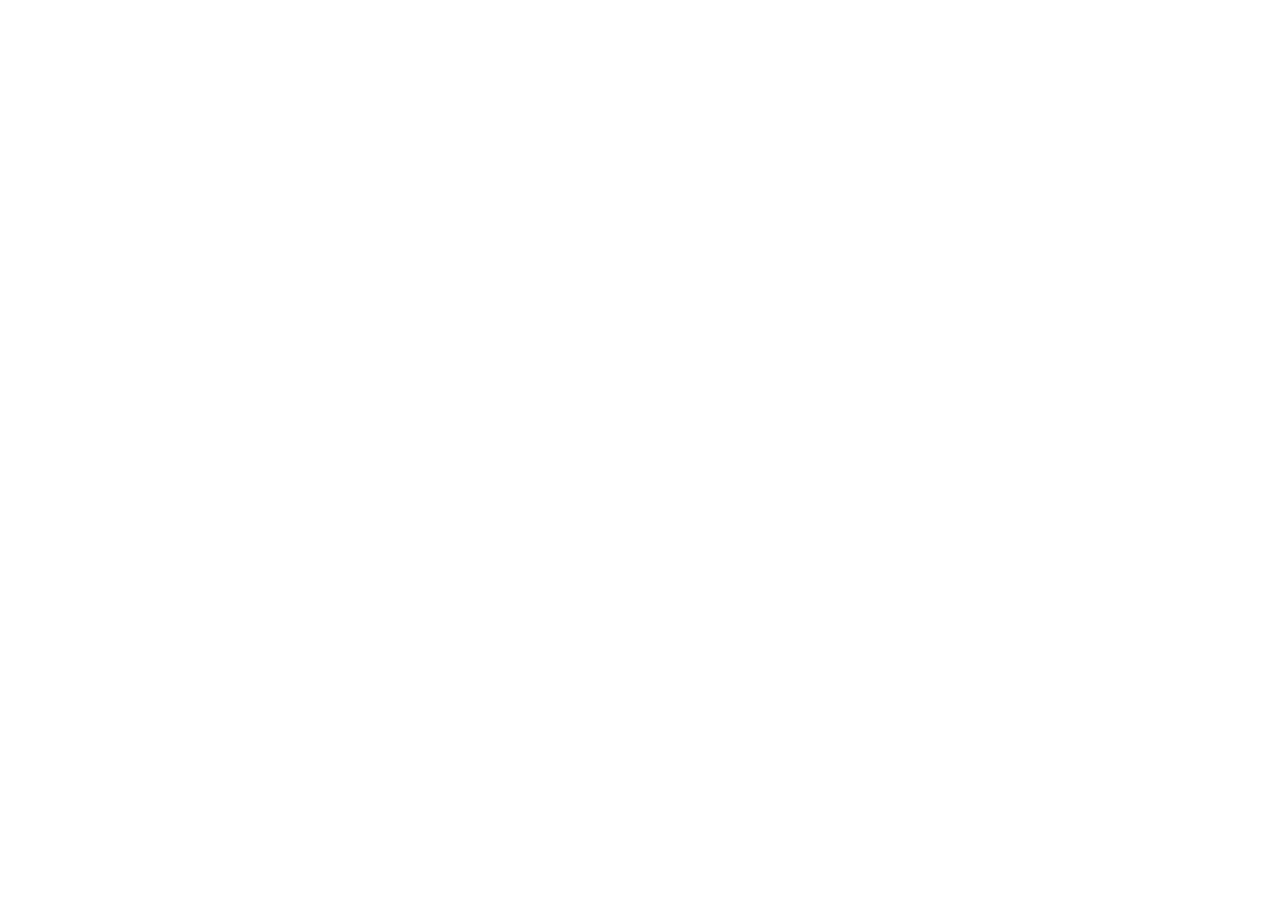
==== exercicio1/index.html @ 16e1f16a "chore: Configurando e estruturando pastas do projeto" ====
<!DOCTYPE html>
<html lang="pt-bt">
<head>
    <meta charset="UTF-8">
    <meta name="viewport" content="width=device-width, initial-scale=1.0">
    <link rel="stylesheet" href="reset.css">
    <link rel="stylesheet" href="style.css">
    <title>Exercício 1 - Front End</title>
</head>
<body>
    
</body>
</html>
---- exercicio1/style.css ----
/* Aula dia 15/9 */
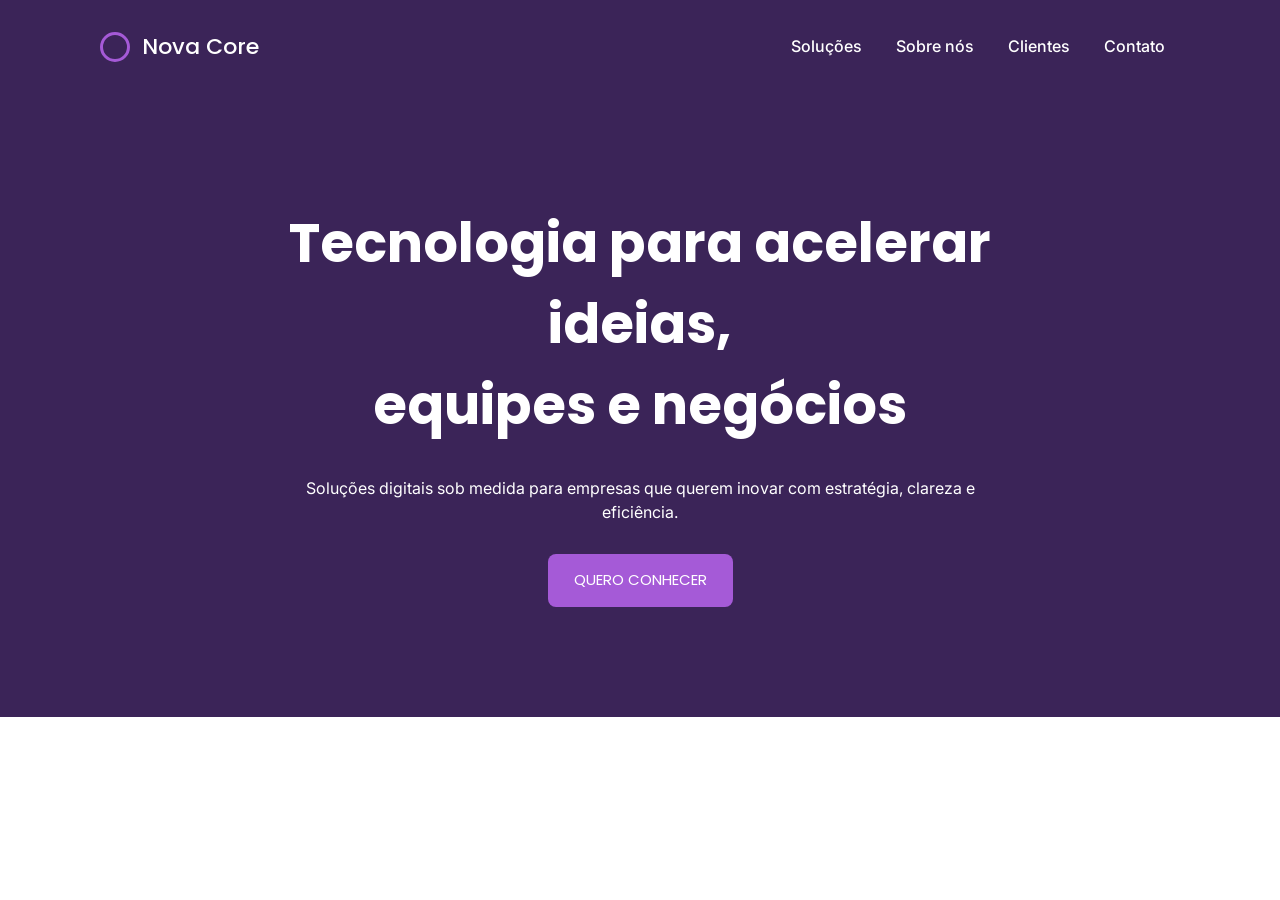
==== commit a9c9cc11: "style: Estilizando o header e a pág inicial" ====
--- a/exercicio1/index.html
+++ b/exercicio1/index.html
@@ -8,6 +8,25 @@
     <title>Exercício 1 - Front End</title>
 </head>
 <body>
-    
+   <header id="header">
+            <div id="marca">
+                <div id="circulo"></div>
+                <h1>Nova Core</h1>
+            </div>
+            <nav>
+                <a href="#servicos">Soluções</a>
+                <a href="#sobre">Sobre nós</a>
+                <a href="#clientes">Clientes</a>
+                <a href="#contato">Contato</a>
+            </nav>
+   </header>
+
+   <main>
+        <div id="pag-inicial">
+                <h1>Tecnologia para acelerar<br> ideias,<br> equipes e negócios</h1>
+                <h2>Soluções digitais sob medida para empresas que querem inovar com estratégia, clareza e <br>eficiência.</h2>
+                <button>Quero conhecer</button>
+        </div>
+    </main>
 </body>
 </html>
--- a/exercicio1/style.css
+++ b/exercicio1/style.css
@@ -1 +1,89 @@
-/* Aula dia 15/9 */+/* Aula dia 15/9 */
+
+@import url('https://fonts.googleapis.com/css2?family=Poppins:ital,wght@0,100;0,200;0,300;0,400;0,500;0,600;0,700;0,800;0,900;1,100;1,200;1,300;1,400;1,500;1,600;1,700;1,800;1,900&display=swap');
+@import url('https://fonts.googleapis.com/css2?family=Inter:ital,opsz,wght@0,14..32,100..900;1,14..32,100..900&family=Poppins:ital,wght@0,100;0,200;0,300;0,400;0,500;0,600;0,700;0,800;0,900;1,100;1,200;1,300;1,400;1,500;1,600;1,700;1,800;1,900&display=swap');
+
+:root{
+    --cor-principal: #3B2458;
+    --cor-secundaria: #0B0A12;
+    --font-titulo: 'Poppins', 'Arial';
+    --font-corpo: 'Inter', 'Arial';
+    --color-terciaria: #A55AD7;
+    --color-texto: white;
+}
+
+#header {
+    display: flex;
+    padding: 30px 100px;
+    justify-content: space-between;
+    align-items: center;
+    background-color: var(--cor-principal);
+
+    #circulo {
+        border: solid 3px var(--color-terciaria);
+        border-radius: 50%;
+        width: 30px;
+        height: 30px;
+    }
+
+    #marca {
+        display: flex;
+        align-items: center;
+        gap: 12px;
+
+        h1 {
+                font-weight: 500;
+                font-size: 22px;
+            }
+    }
+
+    h1 {
+        font-family: var(--font-titulo);
+        font-weight: 700;
+        color: var(--color-texto);
+    }
+
+    nav a {
+        text-decoration: none;
+        color: var(--color-texto);
+        font-family: var(--font-corpo);
+        font-weight: 500;
+        padding: 15px;
+    }
+}
+
+#pag-inicial {
+    display: flex;
+    flex-direction: column;
+    align-items: center;
+    justify-content: center;
+    text-align: center;
+    padding: 110px 120px;
+    gap: 30px;
+    background-color: var(--cor-principal);
+
+    h1 {
+        font-size: 54px;
+        font-family: var(--font-titulo);
+        font-weight: 700;
+        color: var(--color-texto);
+    }
+
+    h2 {
+        font-family: var(--font-corpo);
+        font-weight: 400;
+        font-size: 16px;
+        color: var(--color-texto);
+    }
+    
+    button {
+        font-family: var(--font-titulo);
+        font-size: 15px;
+        color: var(--color-texto);
+        background-color: var(--color-terciaria);
+        border-radius: 8px;
+        border: none;
+        text-transform: uppercase;
+        padding: 15px 26px 15px 26px;
+    }
+}
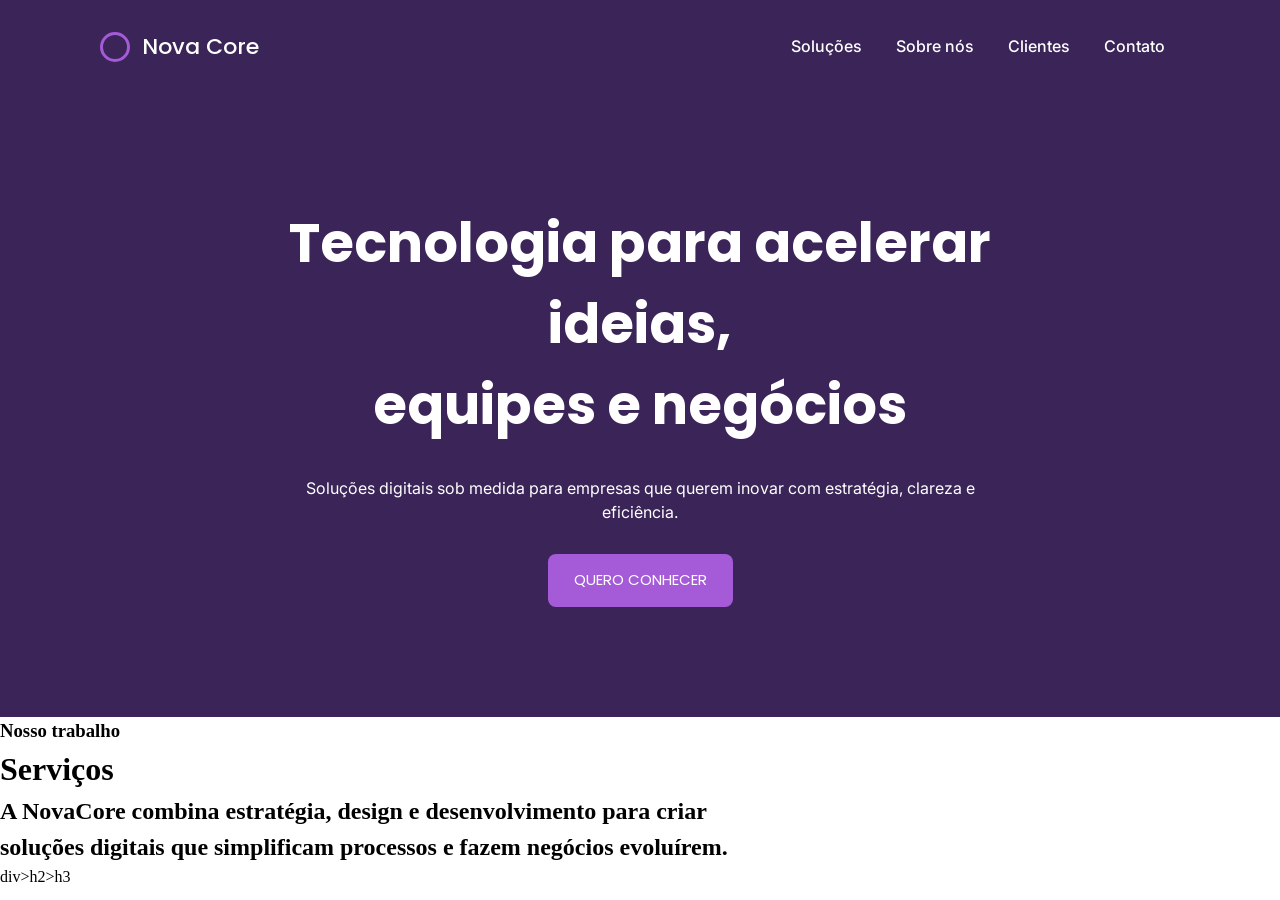
==== commit 683aa189: "chore: Começando a estruturar section serviços" ====
--- a/exercicio1/index.html
+++ b/exercicio1/index.html
@@ -27,6 +27,14 @@
                 <h2>Soluções digitais sob medida para empresas que querem inovar com estratégia, clareza e <br>eficiência.</h2>
                 <button>Quero conhecer</button>
         </div>
+
+        <div id="servicos">
+            <h3>Nosso trabalho</h3>
+            <h1>Serviços</h1>
+            <h2>A NovaCore combina estratégia, design e desenvolvimento para criar soluções digitais que simplificam processos e fazem negócios evoluírem.</h2>
+
+            div>h2>h3
+        </div>
     </main>
 </body>
 </html>
--- a/exercicio1/style.css
+++ b/exercicio1/style.css
@@ -85,5 +85,6 @@
         border: none;
         text-transform: uppercase;
         padding: 15px 26px 15px 26px;
+        cursor: pointer;
     }
 }
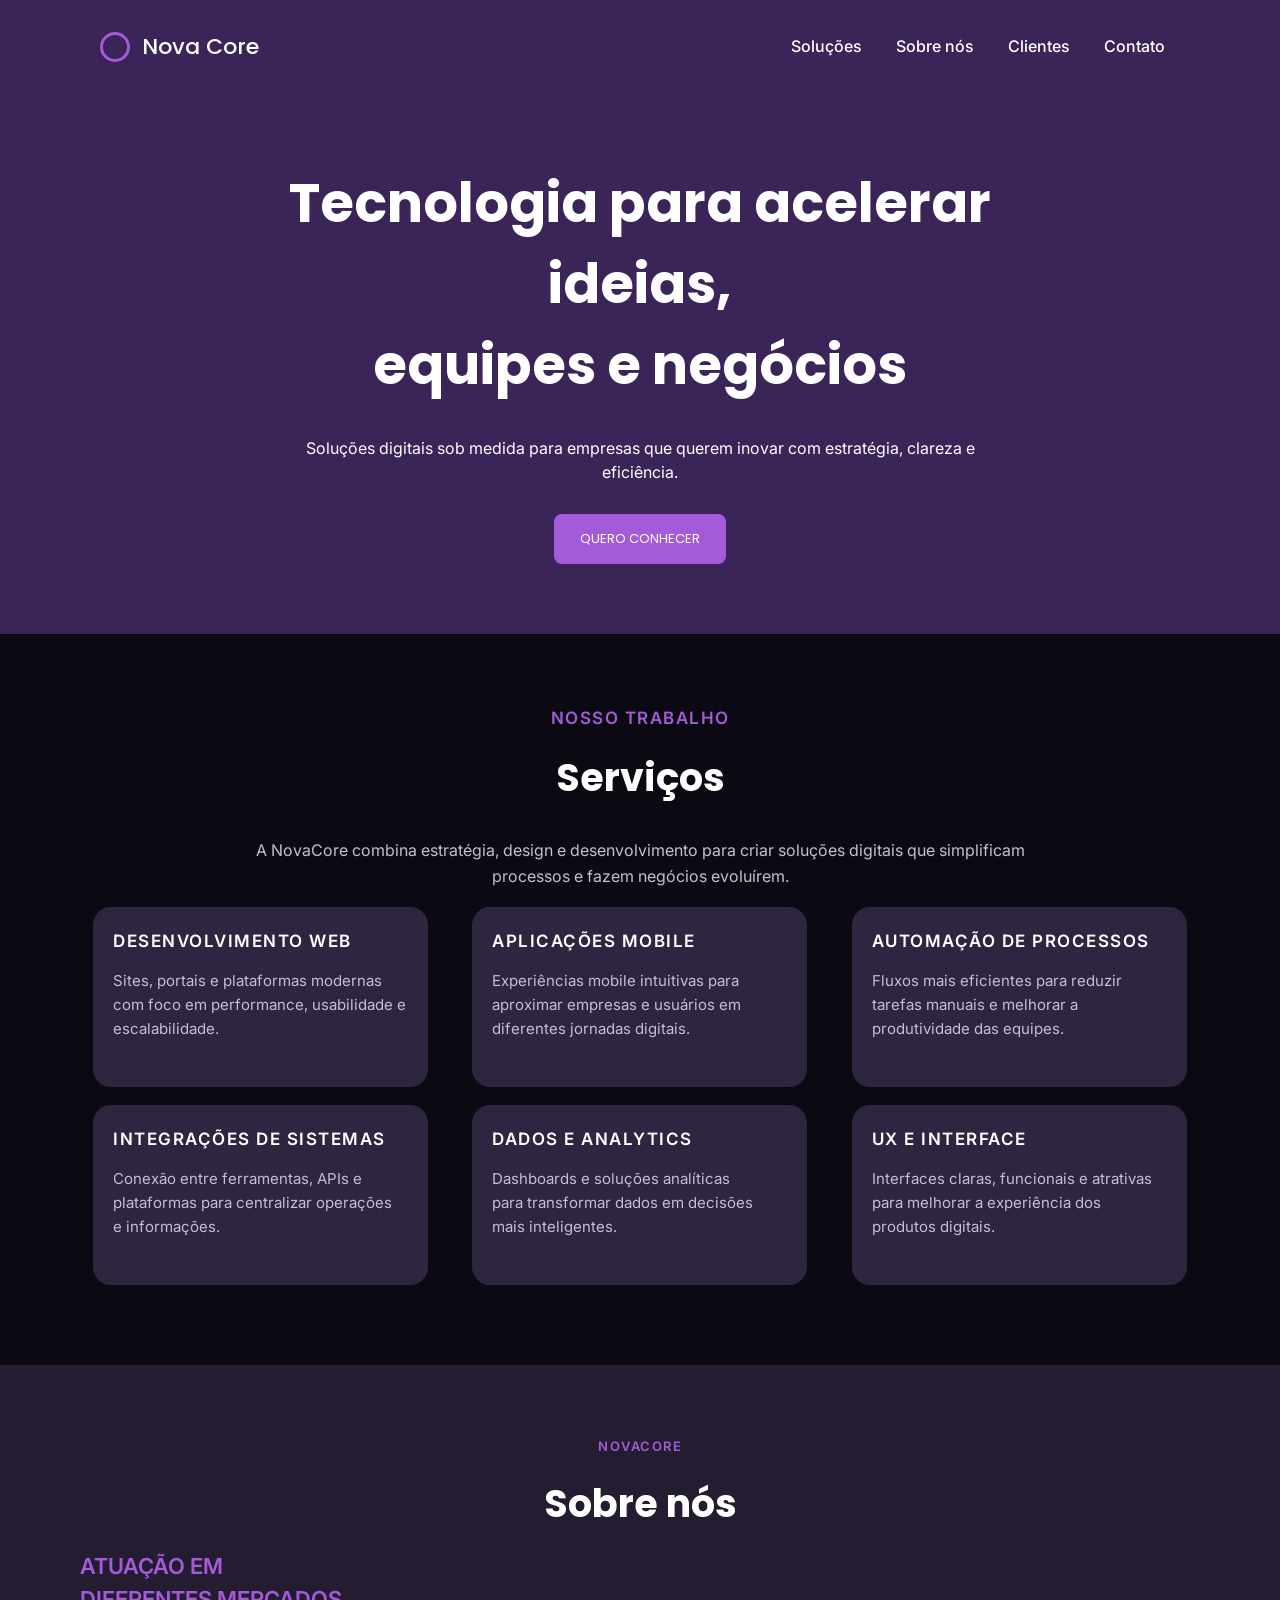
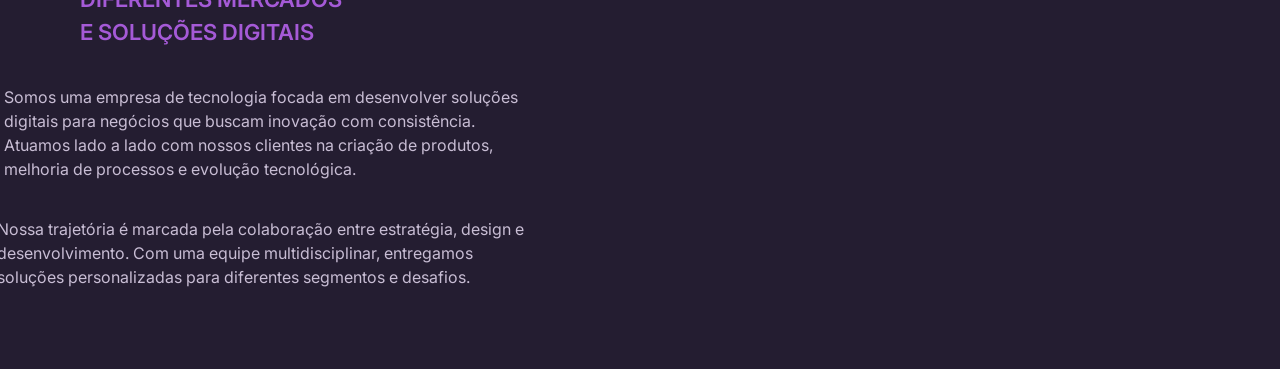
==== commit 3cf786c7: "Criando section serviços e começando section sobre nós" ====
--- a/exercicio1/index.html
+++ b/exercicio1/index.html
@@ -29,11 +29,48 @@
         </div>
 
         <div id="servicos">
-            <h3>Nosso trabalho</h3>
+            <h2>Nosso trabalho</h2>
             <h1>Serviços</h1>
-            <h2>A NovaCore combina estratégia, design e desenvolvimento para criar soluções digitais que simplificam processos e fazem negócios evoluírem.</h2>
+            <p id="text">A NovaCore combina estratégia, design e desenvolvimento para criar soluções digitais que simplificam processos e fazem negócios evoluírem.</p>
 
-            div>h2>h3
+            <div class="box">
+                <h2>Desenvolvimento web</h2>
+                    <p>Sites, portais e plataformas modernas com foco em performance, usabilidade e escalabilidade.</p>
+            </div>
+
+            <div class="box">
+                <h2>Aplicações mobile</h2>
+                    <p>Experiências mobile intuitivas para aproximar empresas e usuários em diferentes jornadas digitais.</p>
+            </div>
+
+            <div class="box">
+                <h2>Automação de processos</h2>
+                    <p>Fluxos mais eficientes para reduzir tarefas manuais e melhorar a produtividade das equipes.</p>
+            </div>
+
+            <div class="box">
+                <h2>Integrações de sistemas</h2>
+                    <p>Conexão entre ferramentas, APIs e plataformas para centralizar operações e informações.</p>
+            </div>
+
+            <div class="box">
+                <h2>Dados e analytics</h2>
+                    <p>Dashboards e soluções analíticas para transformar dados em decisões mais inteligentes.</p>
+            </div>
+
+            <div class="box">
+                <h2>UX e interface</h2>
+                    <p>Interfaces claras, funcionais e atrativas para melhorar a experiência dos produtos digitais.</p>
+            </div>
+        </div>
+
+        <div id="sobre">
+            <h3>NovaCore</h3>
+            <h1>Sobre nós</h1>
+
+            <h2>ATUAÇÃO EM DIFERENTES MERCADOS E SOLUÇÕES DIGITAIS</h2>
+            <p id="text1">Somos uma empresa de tecnologia focada em desenvolver soluções<br>digitais para negócios que buscam inovação com consistência.<br>Atuamos lado a lado com nossos clientes na criação de produtos,<br> melhoria de processos e evolução tecnológica.</p>
+            <p id="text2">Nossa trajetória é marcada pela colaboração entre estratégia, design e<br>desenvolvimento. Com uma equipe multidisciplinar, entregamos<br> soluções personalizadas para diferentes segmentos e desafios.</p>
         </div>
     </main>
 </body>
--- a/exercicio1/style.css
+++ b/exercicio1/style.css
@@ -10,6 +10,9 @@
     --font-corpo: 'Inter', 'Arial';
     --color-terciaria: #A55AD7;
     --color-texto: white;
+    --color-texto-secundario: #C8BDD4;
+    --color-box: #2E2540;
+    --color-sobre: #241D31;
 }
 
 #header {
@@ -58,7 +61,7 @@
     align-items: center;
     justify-content: center;
     text-align: center;
-    padding: 110px 120px;
+    padding: 70px 120px;
     gap: 30px;
     background-color: var(--cor-principal);
 
@@ -78,7 +81,7 @@
     
     button {
         font-family: var(--font-titulo);
-        font-size: 15px;
+        font-size: 13px;
         color: var(--color-texto);
         background-color: var(--color-terciaria);
         border-radius: 8px;
@@ -87,4 +90,133 @@
         padding: 15px 26px 15px 26px;
         cursor: pointer;
     }
-}+}
+
+#servicos {
+    background-color: var(--cor-secundaria);
+    color: var(--color-texto);
+    padding: 72px 80px 80px;
+    display: grid;
+    grid-template-columns: repeat(3, minmax(220px, 1fr));
+    gap: 18px;
+    justify-items: center;
+    align-items: start;
+    width: 100%;
+
+    h1 {
+        font-family: var(--font-titulo);
+        font-size: 38px;
+        font-weight: 700;
+        text-align: center;
+        grid-column: 1 / -1;
+    }
+
+    h2 {
+        font-family: var(--font-corpo);
+        color: var(--color-terciaria);
+        font-size: 17px;
+        font-weight: 600;
+        text-transform: uppercase;
+        text-align: center;
+        letter-spacing: 1.5px;
+        grid-column: 1 / -1;
+    }
+
+    #text {
+        font-family: var(--font-corpo);
+        color: var(--color-texto-secundario);
+        font-weight: 400;
+        font-size: 16px;
+        text-align: center;
+        width: min(100%, 800px);
+        grid-column: 1 / -1;
+    }
+
+    .box {
+        background-color: var(--color-box);
+        border-radius: 18px;
+        padding: 22px 20px;
+        width: 100%;
+        max-width: 335px;
+        min-height: 180px;
+
+        h2 {
+            text-align: start;
+            color: var(--color-texto);
+            font-size: 17px;
+            grid-column: auto;
+        }
+    }
+
+    p{
+        color: var(--color-texto-secundario);
+        font-family: var(--font-corpo);
+        font-size: 15px;
+        align-items: start;
+        padding-top: 14px;
+        line-height: 1.6;
+    }
+}
+
+#sobre {
+    background-color: var(--color-sobre);
+    color: var(--color-texto);
+    padding: 72px 80px 80px;
+    display: grid;
+    grid-template-columns: repeat(3, minmax(220px, 1fr));
+    grid-template-rows: auto auto auto auto auto;
+    gap: 18px;
+    justify-items: center;
+    align-items: start;
+    width: 100%;
+
+    h1 {
+        font-family: var(--font-titulo);
+        font-size: 38px;
+        font-weight: 700;
+        text-align: center;
+        grid-column: 1 / -1;
+        grid-row: 2;
+    }
+
+    h3 {
+        font-family: var(--font-corpo);
+        color: var(--color-terciaria);
+        font-size: 13px;
+        font-weight: 600;
+        text-transform: uppercase;
+        text-align: center;
+        letter-spacing: 1.5px;
+        grid-column: 1 / -1;
+        grid-row: 1;
+    }
+
+    h2 {
+        text-align: start;
+        color: var(--color-terciaria);
+        font-family: var(--font-corpo);
+        font-size: 22px;
+        font-weight: 600;
+        grid-row: 3;
+    }
+
+    p{
+        color: var(--color-texto-secundario);
+        font-family: var(--font-corpo);
+        font-size: 16px;
+        align-items: start;
+        padding-top: 18px;
+    }
+
+    #text1 {
+        grid-column: 1/ 2;
+        grid-row: 4;
+        white-space: nowrap;
+    }
+
+    #text2 {
+        grid-column: 1;
+        grid-row: 5;
+        white-space: nowrap;
+    }
+}
